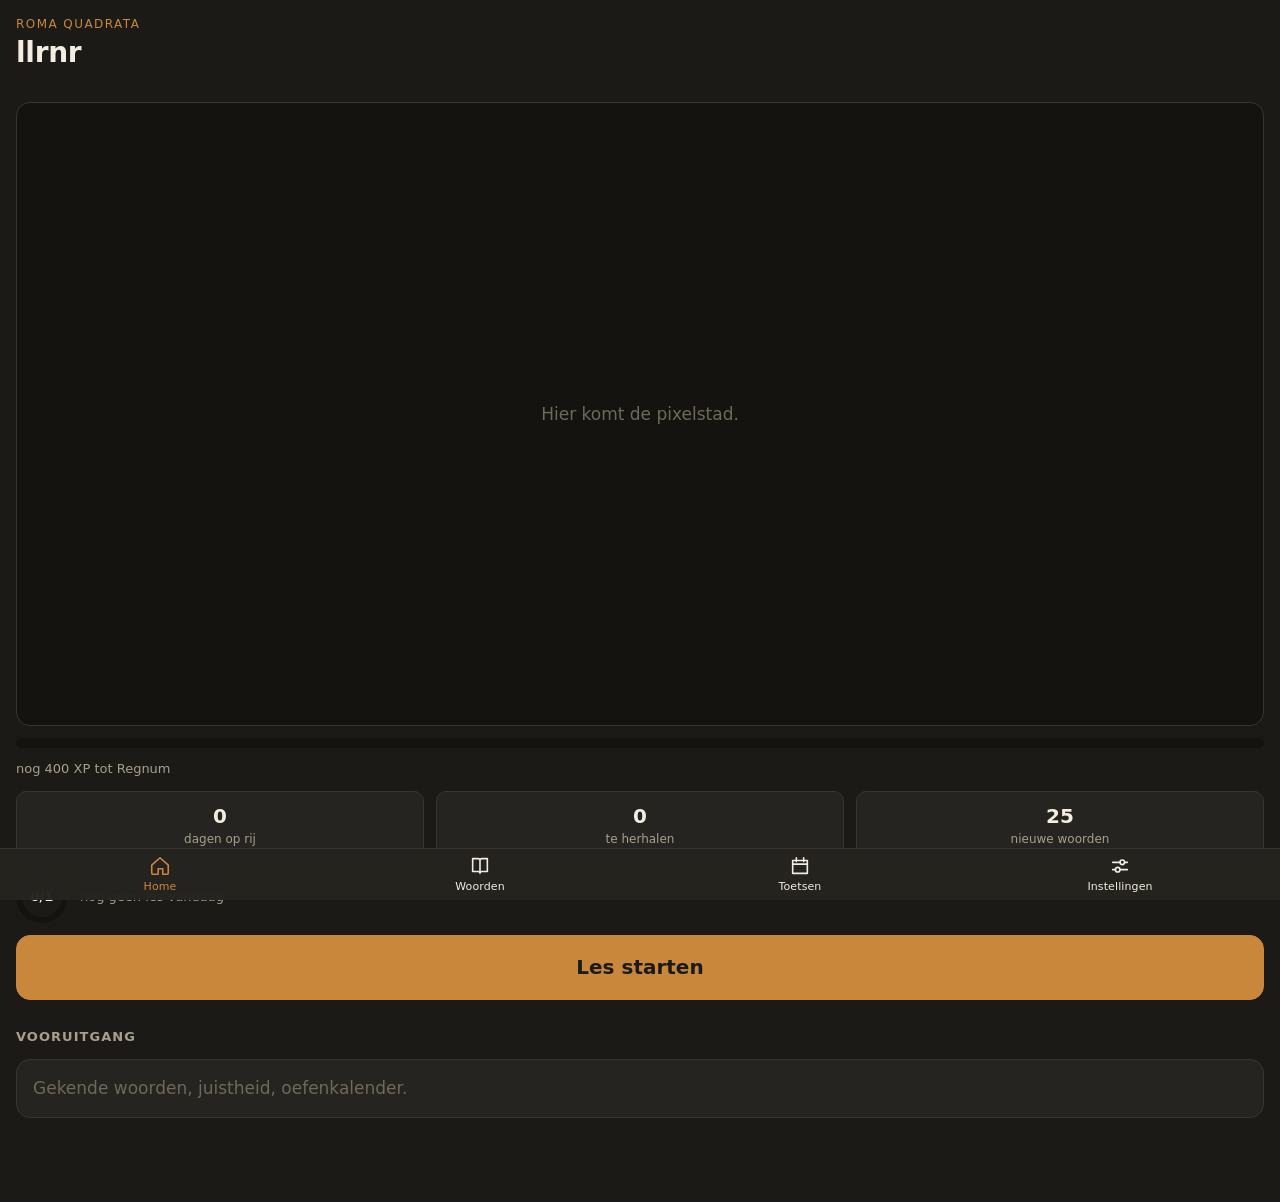
==== index.html @ adde9890 "Phase 4.5: the settings that were already being read Every one of these settings has been honoured b" ====
<!DOCTYPE html>
<html lang="nl">
<head>
<meta charset="utf-8">
<meta name="viewport" content="width=device-width, initial-scale=1, viewport-fit=cover">
<meta name="apple-mobile-web-app-capable" content="yes">
<meta name="apple-mobile-web-app-status-bar-style" content="black-translucent">
<meta name="apple-mobile-web-app-title" content="llrnr">
<meta name="theme-color" content="#1b1a17">
<title>llrnr</title>
<link rel="stylesheet" href="css/style.css">
<link rel="manifest" href="manifest.webmanifest">
<!-- iOS ignores the manifest's icons for "Add to Home Screen" and uses this one. -->
<link rel="apple-touch-icon" href="icons/icon-180.png">
<link rel="icon" href="icons/icon-192.png" type="image/png">
</head>
<body>

<!-- ===== Tab screens: exactly one visible, switched by app.js ===== -->
<main id="screens">

  <section class="screen" id="screen-home" data-screen="home" hidden>
    <header class="screen-head">
      <p class="eyebrow" id="home-stage">Roma Quadrata</p>
      <h1>llrnr</h1>
    </header>

    <!-- Friday outranks the reward: this pushes above the city (PLAN 5.1). -->
    <div id="readiness-home"></div>

    <div class="card card-hero">
      <p class="placeholder">Hier komt de pixelstad.</p>
    </div>

    <div class="meter" role="presentation">
      <div class="meter-fill" id="home-xp" style="inline-size: 0%"></div>
    </div>
    <p class="caption" id="home-xp-caption"></p>

    <p class="tag tag-bad" id="home-warning" hidden></p>

    <div class="row row-stats">
      <div class="stat"><span class="stat-value" id="home-streak">0</span><span class="stat-label">dagen op rij</span></div>
      <div class="stat"><span class="stat-value" id="home-due">0</span><span class="stat-label">te herhalen</span></div>
      <div class="stat"><span class="stat-value" id="home-new">0</span><span class="stat-label">nieuwe woorden</span></div>
    </div>

    <div class="row row-goal">
      <div class="goal-ring" id="daily-ring"><span id="daily-ring-text"></span></div>
      <p class="caption" id="daily-goal-label"></p>
    </div>

    <button class="btn btn-primary btn-lg" data-goto="start">Les starten</button>

    <h2 class="section-head">Vooruitgang</h2>
    <div class="card">
      <p class="placeholder">Gekende woorden, juistheid, oefenkalender.</p>
    </div>
  </section>

  <section class="screen" id="screen-words" data-screen="words" hidden>
    <header class="screen-head"><h1>Woorden</h1></header>
    <div id="chapter-list" class="stack">
      <p class="placeholder">Hoofdstukken laden&hellip;</p>
    </div>
    <button class="btn" data-goto="import">Lijst toevoegen</button>
  </section>

  <section class="screen" id="screen-tests" data-screen="tests" hidden>
    <header class="screen-head"><h1>Toetsen</h1></header>

    <div id="test-list" class="stack"></div>

    <h2 class="section-head">Nieuwe toets</h2>
    <form class="card test-form" id="test-form">
      <label class="field">
        <span>Titel</span>
        <input type="text" id="test-title" placeholder="Latijn h. 4–5" required>
      </label>
      <label class="field">
        <span>Datum</span>
        <input type="date" id="test-date" required>
      </label>
      <div class="field">
        <span>Welke hoofdstukken?</span>
        <div class="scope-list" id="test-scope"></div>
      </div>
      <button class="btn btn-primary" type="submit">Toets bewaren</button>
    </form>
  </section>

  <section class="screen" id="screen-settings" data-screen="settings" hidden>
    <header class="screen-head"><h1>Instellingen</h1></header>
    <div class="card stack">
      <div class="field">
        <span>Lengte van een les</span>
        <div class="segmented" data-setting="lessonMinutes" data-type="number">
          <button type="button" data-value="5">5 min</button>
          <button type="button" data-value="10">10 min</button>
          <button type="button" data-value="15">15 min</button>
        </div>
      </div>

      <div class="field">
        <span>Nieuwe woorden per les</span>
        <div class="segmented" data-setting="newPerLesson" data-type="number">
          <button type="button" data-value="4">4</button>
          <button type="button" data-value="6">6</button>
          <button type="button" data-value="8">8</button>
          <button type="button" data-value="12">12</button>
        </div>
      </div>

      <div class="field">
        <span>Denktijd voor je mag typen</span>
        <div class="segmented" data-setting="anticipationSeconds" data-type="number">
          <button type="button" data-value="0">geen</button>
          <button type="button" data-value="2">2 s</button>
          <button type="button" data-value="4">4 s</button>
          <button type="button" data-value="6">6 s</button>
        </div>
      </div>

      <div class="field">
        <span>Standaardrichting</span>
        <div class="segmented" data-setting="lastDirection">
          <button type="button" data-value="fwd">La &rarr; Ned</button>
          <button type="button" data-value="rev">Ned &rarr; La</button>
          <button type="button" data-value="both">Beide</button>
        </div>
      </div>

      <div class="field">
        <span>Geluid</span>
        <div class="segmented" data-setting="sound" data-type="boolean">
          <button type="button" data-value="true">Aan</button>
          <button type="button" data-value="false">Uit</button>
        </div>
      </div>
    </div>

    <h2 class="section-head">Bewaren</h2>
    <div class="card stack">
      <p class="caption">Zet je voortgang veilig. Bewaar dit af en toe — een
        telefoon die opnieuw wordt ingesteld vergeet alles.</p>
      <button class="btn" id="export-download">Bestand bewaren</button>
      <button class="btn" id="export-copy">Kopiëren</button>
      <p class="caption" id="export-note" hidden></p>
    </div>

    <h2 class="section-head">Terugzetten</h2>
    <form class="card stack" id="import-form">
      <label class="field">
        <span>Plak hier een eerder bewaarde back-up</span>
        <textarea id="restore-text" rows="4" spellcheck="false"
          placeholder="{ &quot;version&quot;: 1, … }"></textarea>
      </label>
      <div id="restore-preview" class="stack"></div>
      <button class="btn" id="restore-apply" type="submit" disabled>Terugzetten</button>
    </form>

    <h2 class="section-head">Opnieuw beginnen</h2>
    <div class="card stack">
      <p class="caption">Wis je voortgang voor één hoofdstuk. De woorden zelf
        blijven staan.</p>
      <div id="reset-list" class="stack"></div>
    </div>
  </section>

</main>

<!-- ===== Bottom tab bar: four thumb-reachable items ===== -->
<nav id="tabbar" aria-label="Main">
  <button class="tab" data-goto="home">
    <svg class="tab-icon" viewBox="0 0 24 24" aria-hidden="true"><path d="M3 11l9-8 9 8v9a1 1 0 0 1-1 1h-5v-6H10v6H4a1 1 0 0 1-1-1z"/></svg>
    <span class="tab-label">Home</span>
  </button>
  <button class="tab" data-goto="words">
    <svg class="tab-icon" viewBox="0 0 24 24" aria-hidden="true"><path d="M4 4h6a2 2 0 0 1 2 2v14a2 2 0 0 0-2-2H4zM20 4h-6a2 2 0 0 0-2 2v14a2 2 0 0 1 2-2h6z"/></svg>
    <span class="tab-label">Woorden</span>
  </button>
  <button class="tab" data-goto="tests">
    <svg class="tab-icon" viewBox="0 0 24 24" aria-hidden="true"><path d="M4 6h16v14H4zM8 3v4M16 3v4M4 10h16"/></svg>
    <span class="tab-label">Toetsen</span>
  </button>
  <button class="tab" data-goto="settings">
    <svg class="tab-icon" viewBox="0 0 24 24" aria-hidden="true"><path d="M4 8h8M17 8h3M4 16h3M12 16h8"/><circle cx="14.5" cy="8" r="2.5"/><circle cx="9.5" cy="16" r="2.5"/></svg>
    <span class="tab-label">Instellingen</span>
  </button>
</nav>

<!-- ===== Lesson flow: a modal layer over the tabs, never a tab itself,
       so there is no way to wander out of a lesson by mistake. ===== -->
<div id="modal" role="dialog" aria-modal="true" aria-labelledby="modal-title" hidden>
  <header class="sheet-head">
    <h2 class="sheet-title" id="modal-title"></h2>
    <button class="icon-btn" data-action="close-modal" aria-label="Sluiten">
      <svg viewBox="0 0 24 24" aria-hidden="true"><path d="M6 6l12 12M18 6L6 18"/></svg>
    </button>
  </header>

  <div class="sheet-body">

    <section class="screen" id="screen-start" data-screen="start" data-title="Les starten" hidden>
      <p class="lede">Welke richting?</p>
      <div class="choices" id="direction-picker">
        <button class="choice" data-direction="fwd" aria-pressed="false">
          <span class="choice-title">Latijn &rarr; Nederlands</span>
          <span class="choice-note">Begrijpen. De makkelijkste richting.</span>
        </button>
        <button class="choice" data-direction="rev" aria-pressed="false">
          <span class="choice-title">Nederlands &rarr; Latijn</span>
          <span class="choice-note">Zelf schrijven en spellen. Hier verlies je punten.</span>
        </button>
        <button class="choice" data-direction="both" aria-pressed="true">
          <span class="choice-title">Beide</span>
          <span class="choice-note">Door elkaar, je zwakste richting eerst. Zoals op de toets.</span>
        </button>
      </div>
      <button class="btn btn-primary btn-lg" id="start-lesson">Start</button>
    </section>

    <section class="screen screen-lesson" id="screen-lesson" data-screen="lesson" data-title="Les" hidden>
      <div class="lesson-bar">
        <div class="meter meter-thin"><div class="meter-fill" id="lesson-progress"></div></div>
        <span class="caption lesson-clock" id="lesson-clock"></span>
      </div>
      <!-- filled by ui.js: presentation, question, reveal or wait -->
      <div id="lesson-body"></div>
    </section>

    <section class="screen" id="screen-import" data-screen="import" data-title="Lijst toevoegen" hidden>
      <label class="field">
        <span>Titel (of laat leeg — de eerste #-regel telt ook)</span>
        <input type="text" id="import-title" placeholder="Hoofdstuk 4 — Forum">
      </label>
      <label class="field">
        <span>Plak hier de woordenlijst</span>
        <textarea id="import-text" rows="8" spellcheck="false"
          placeholder="pater | patris, m. | vader&#10;mater | matris, f. | moeder / mama"></textarea>
      </label>

      <!-- The preview is not optional: a silent parse failure on a malformed
           list is the single most maddening bug this app could have. -->
      <div id="import-preview" class="stack"></div>

      <button class="btn btn-primary btn-lg" id="import-save" disabled>Lijst bewaren</button>
    </section>

    <section class="screen" id="screen-results" data-screen="results" data-title="Resultaat" hidden>
      <p class="lede" id="results-lede"></p>
      <div class="stack" id="results-body"></div>
      <button class="btn btn-primary btn-lg" data-goto="home">Klaar</button>
    </section>

  </div>
</div>

<!-- The X mid-lesson asks first; there is no back button to escape with. -->
<div id="confirm" class="dialog" role="dialog" aria-modal="true" aria-labelledby="confirm-title" hidden>
  <div class="dialog-box">
    <p class="lede" id="confirm-title">Les stoppen?</p>
    <p class="caption" id="confirm-detail"></p>
    <button class="btn btn-primary" id="confirm-stay" data-action="stay">Verdergaan</button>
    <button class="btn" id="confirm-quit" data-action="quit">Stoppen</button>
  </div>
</div>

<script type="module" src="js/app.js"></script>
</body>
</html>
---- css/style.css ----
/* llrnr — the app shell.
   Mobile-first and single-column throughout: this app has exactly one target,
   a phone held in one hand. Everything is driven by the tokens in :root, so
   retheming for another language pack is a palette edit and nothing else.

   Layout contract:
     #screens  scrolls under a fixed tab bar
     #tabbar   fixed to the bottom, above the home bar
     #modal    a layer over both, holding the lesson flow */

/* ========================================================== tokens ======= */

:root {
  color-scheme: dark;

  /* ink + ground */
  --bg:         #1b1a17;
  --bg-raised:  #262420;
  --bg-sunken:  #141310;
  --fg:         #f2ece1;
  --fg-dim:     #a89f8d;
  --fg-faint:   #6f685c;
  --line:       #3a352e;

  /* accents */
  --accent:     #c8873a;   /* terracotta — Rome */
  --accent-dim: #8a5c26;
  --accent-fg:  #1b1a17;
  --ok:         #6f9e5a;
  --almost:     #d8b23c;
  --wrong:      #b8563f;

  /* type scale */
  --t-eyebrow: 0.75rem;
  --t-caption: 0.8125rem;
  --t-body:    1.0625rem;
  --t-lede:    1.25rem;
  --t-title:   1.75rem;
  --t-prompt:  2.5rem;

  /* metrics */
  --tabbar-h:  52px;
  --pad:       16px;
  --gap:       12px;
  --radius:    14px;
  --radius-sm: 10px;
  --tap:       44px;       /* never smaller than a fingertip */

  /* notch / home bar, resolved once so every layout can just use them */
  --safe-top:    env(safe-area-inset-top, 0px);
  --safe-bottom: env(safe-area-inset-bottom, 0px);
  --safe-left:   env(safe-area-inset-left, 0px);
  --safe-right:  env(safe-area-inset-right, 0px);
}

/* ========================================================== reset ======== */

*, *::before, *::after { box-sizing: border-box; }

/* Screens and the sheet are hidden by the `hidden` attribute alone, but their
   own `display` declarations are author rules and so outrank the UA's
   `[hidden] { display: none }`. Without this, every screen shows at once. */
[hidden] { display: none !important; }

html {
  -webkit-text-size-adjust: 100%;   /* Safari inflates text in landscape */
  height: 100%;
}

body {
  margin: 0;
  min-height: 100dvh;               /* 100vh is wrong on iOS Safari */
  background: var(--bg);
  color: var(--fg);
  font: var(--t-body)/1.45 -apple-system, BlinkMacSystemFont, "Segoe UI", system-ui, sans-serif;
  overscroll-behavior-y: none;      /* no rubber-band on an installed app */
}

h1, h2, h3, p { margin: 0; }

/* ========================================================== layout ======= */

/* Nothing sits behind the notch, the home bar, or the tab bar. */
#screens {
  padding:
    calc(var(--safe-top) + var(--pad))
    calc(var(--safe-right) + var(--pad))
    calc(var(--safe-bottom) + var(--tabbar-h) + var(--pad) * 2)
    calc(var(--safe-left) + var(--pad));
}

.screen { display: flex; flex-direction: column; gap: var(--gap); }

.screen-head { margin-block-end: 4px; }

.eyebrow {
  font-size: var(--t-eyebrow);
  letter-spacing: .12em;
  text-transform: uppercase;
  color: var(--accent);
}

h1 { font-size: var(--t-title); font-weight: 700; letter-spacing: -.01em; }

.section-head {
  margin-block-start: var(--pad);
  font-size: var(--t-caption);
  letter-spacing: .08em;
  text-transform: uppercase;
  color: var(--fg-dim);
  font-weight: 600;
}

.lede { font-size: var(--t-lede); }
.caption { font-size: var(--t-caption); color: var(--fg-dim); }
.placeholder { color: var(--fg-faint); }

/* ========================================================== tab bar ====== */

#tabbar {
  position: fixed;
  inset: auto 0 0 0;
  z-index: 5;
  display: flex;
  height: calc(var(--tabbar-h) + var(--safe-bottom));
  padding-bottom: var(--safe-bottom);
  background: color-mix(in srgb, var(--bg-raised) 92%, transparent);
  backdrop-filter: blur(12px);
  border-top: 1px solid var(--line);
}

.tab {
  flex: 1;
  display: flex;
  flex-direction: column;
  align-items: center;
  justify-content: center;
  gap: 2px;
  min-height: var(--tap);
  background: none;
  border: 0;
  padding: 0;
  color: var(--fg-faint);
}

.tab-icon {
  inline-size: 22px;
  block-size: 22px;
  fill: none;
  stroke: currentColor;
  stroke-width: 1.75;
  stroke-linecap: round;
  stroke-linejoin: round;
}

.tab-label { font-size: 0.6875rem; letter-spacing: .01em; }

.tab[aria-current="page"] { color: var(--accent); }

/* ========================================================== modal ======== */

#modal {
  position: fixed;
  inset: 0;
  z-index: 10;
  display: flex;
  flex-direction: column;
  background: var(--bg);
  padding-block-start: var(--safe-top);
  animation: sheet-in .22s cubic-bezier(.32, .72, 0, 1);
}

@keyframes sheet-in {
  from { transform: translateY(100%); }
  to   { transform: none; }
}

.sheet-head {
  display: flex;
  align-items: center;
  gap: var(--gap);
  padding: 10px var(--pad);
  border-bottom: 1px solid var(--line);
}

.sheet-title {
  flex: 1;
  font-size: var(--t-body);
  font-weight: 600;
  text-align: center;
  /* the X is a 44px target, so pad the other side to keep the title centred */
  padding-inline-start: var(--tap);
}

.sheet-body {
  flex: 1;
  overflow-y: auto;
  padding:
    var(--pad)
    calc(var(--safe-right) + var(--pad))
    calc(var(--safe-bottom) + var(--pad))
    calc(var(--safe-left) + var(--pad));
}

/* ========================================================== controls ===== */

/* Controls feel native only if they do not select, highlight, or zoom. */
button, .btn, .tab, .choice, .icon-btn {
  font: inherit;
  color: inherit;
  -webkit-user-select: none;
  user-select: none;
  -webkit-touch-callout: none;
  -webkit-tap-highlight-color: transparent;
  touch-action: manipulation;      /* kills the 300ms double-tap-to-zoom wait */
  cursor: pointer;
}

.btn {
  display: block;
  inline-size: 100%;
  min-height: var(--tap);
  padding: 13px var(--pad);
  background: var(--bg-raised);
  border: 1px solid var(--line);
  border-radius: var(--radius);
  text-align: center;
  font-weight: 500;
}

.btn-primary {
  background: var(--accent);
  border-color: var(--accent);
  color: var(--accent-fg);
  font-weight: 600;
}

.btn-lg { padding: 17px var(--pad); font-size: var(--t-lede); }

.btn:active { transform: scale(.985); filter: brightness(1.12); }

.icon-btn {
  display: grid;
  place-items: center;
  inline-size: var(--tap);
  block-size: var(--tap);
  margin-block: -11px;             /* big target, small footprint */
  background: none;
  border: 0;
  color: var(--fg-dim);
}

.icon-btn svg {
  inline-size: 22px;
  block-size: 22px;
  fill: none;
  stroke: currentColor;
  stroke-width: 1.9;
  stroke-linecap: round;
}

/* The answer field is the one place selection and zoom must survive.
   iOS zooms any input under 16px, so that is the floor, always. */
input, textarea {
  font: inherit;
  font-size: max(1rem, 16px);
  -webkit-user-select: text;
  user-select: text;
  touch-action: auto;
  inline-size: 100%;
  padding: 13px var(--pad);
  background: var(--bg-sunken);
  color: var(--fg);
  border: 1px solid var(--line);
  border-radius: var(--radius);
}

input:focus-visible, textarea:focus-visible, button:focus-visible {
  outline: 2px solid var(--accent);
  outline-offset: 2px;
}

/* ========================================================== pieces ======= */

.card {
  padding: var(--pad);
  background: var(--bg-raised);
  border: 1px solid var(--line);
  border-radius: var(--radius);
}

.card-hero {
  display: grid;
  place-items: center;
  aspect-ratio: 2 / 1;
  background: var(--bg-sunken);
}

.meter {
  block-size: 10px;
  background: var(--bg-sunken);
  border-radius: 999px;
  overflow: hidden;
}

.meter-thin { block-size: 6px; }

.meter-fill {
  block-size: 100%;
  background: var(--accent);
  border-radius: inherit;
  transition: inline-size .4s ease;
}

.row { display: flex; gap: var(--gap); }
.row-stats > .stat { flex: 1; }

.stat {
  display: flex;
  flex-direction: column;
  align-items: center;
  padding: 10px 4px;
  background: var(--bg-raised);
  border: 1px solid var(--line);
  border-radius: var(--radius-sm);
}

.stat-value { font-size: var(--t-lede); font-weight: 700; }
.stat-label { font-size: var(--t-eyebrow); color: var(--fg-dim); text-align: center; }

/* direction picker */

.choices { display: flex; flex-direction: column; gap: var(--gap); }

.choice {
  display: flex;
  flex-direction: column;
  gap: 3px;
  padding: 14px var(--pad);
  background: var(--bg-raised);
  border: 1px solid var(--line);
  border-radius: var(--radius);
  text-align: start;
}

.choice-title { font-weight: 600; }
.choice-note { font-size: var(--t-caption); color: var(--fg-dim); }

.choice[aria-pressed="true"] {
  border-color: var(--accent);
  background: color-mix(in srgb, var(--accent) 14%, var(--bg-raised));
}

/* lesson */

.screen-lesson { min-height: 100%; }

.lesson-bar { display: flex; align-items: center; gap: var(--gap); }
.lesson-bar .meter { flex: 1; }
.lesson-clock { white-space: nowrap; font-variant-numeric: tabular-nums; }

.prompt-area {
  display: flex;
  flex-direction: column;
  align-items: center;
  gap: var(--gap);
  padding-block: clamp(var(--pad), 6vh, 48px);
}

.direction-marker {
  font-size: var(--t-eyebrow);
  letter-spacing: .1em;
  text-transform: uppercase;
  color: var(--fg-dim);
}

.prompt {
  font-size: var(--t-prompt);
  font-weight: 600;
  line-height: 1.1;
  text-align: center;
  overflow-wrap: anywhere;
}

/* the anticipation gap — a live countdown in 1.4, a static ring here */
.ring {
  display: grid;
  place-items: center;
  inline-size: 56px;
  block-size: 56px;
  border: 3px solid var(--accent-dim);
  border-radius: 50%;
}

.ring-count {
  font-size: var(--t-lede);
  font-weight: 700;
  color: var(--fg-dim);
  font-variant-numeric: tabular-nums;
}

.answer-form { display: flex; flex-direction: column; gap: var(--gap); }

/* ========================================================== a11y ========= */

@media (prefers-reduced-motion: reduce) {
  *, *::before, *::after {
    animation-duration: .001ms !important;
    transition-duration: .001ms !important;
  }
}

/* the field she types into: the focus of the lesson screen, so it reads big */
.answer-input {
  font-size: var(--t-lede);
  text-align: center;
}

/* chapter listing (Words screen) */

.stack { display: flex; flex-direction: column; gap: var(--gap); }

.chapter-head {
  display: flex;
  align-items: baseline;
  justify-content: space-between;
  gap: var(--gap);
}

.chapter-title { font-weight: 600; }

.tags { display: flex; flex-direction: column; gap: 6px; margin-block-start: 10px; }

.tag {
  padding: 6px 10px;
  background: var(--bg-sunken);
  border-inline-start: 3px solid var(--almost);
  border-radius: var(--radius-sm);
  font-size: var(--t-caption);
  color: var(--fg-dim);
}

.tag-bad { border-inline-start-color: var(--wrong); color: var(--fg); }

/* ===================================================== lesson screen ===== */

#lesson-body { display: flex; flex-direction: column; gap: var(--gap); }

.presentation { display: flex; flex-direction: column; align-items: center; gap: 6px; text-align: center; }
.presentation .prompt { margin-block: 4px; }

.reveal-answer { color: var(--accent); overflow-wrap: anywhere; }

.reveal { display: flex; flex-direction: column; gap: 6px; text-align: center; }
.reveal-correct { border-color: var(--ok); }
.reveal-wrong { border-color: var(--wrong); }
.reveal-almost { border-color: var(--almost); }
.reveal-correct .eyebrow { color: var(--ok); }
.reveal-wrong .eyebrow { color: var(--wrong); }
.reveal-almost .eyebrow { color: var(--almost); }
.typed-back { color: var(--fg-faint); }

/* the anticipation gap — tappable, because sometimes she already knows */
.ring {
  display: grid;
  place-items: center;
  inline-size: 56px;
  block-size: 56px;
  padding: 0;
  background: none;
  border: 3px solid var(--accent-dim);
  border-radius: 50%;
  font-size: var(--t-lede);
  font-weight: 700;
  color: var(--fg-dim);
  font-variant-numeric: tabular-nums;
}

.answer-input:disabled { opacity: .45; }

.waiting { text-align: center; color: var(--fg-dim); }

.result-line { font-weight: 600; }

/* ========================================================== dialog ======= */

.dialog {
  position: fixed;
  inset: 0;
  z-index: 20;
  display: grid;
  place-items: center;
  padding: var(--pad);
  background: rgba(0, 0, 0, .6);
}

.dialog-box {
  inline-size: 100%;
  max-inline-size: 320px;
  display: flex;
  flex-direction: column;
  gap: 10px;
  padding: var(--pad);
  background: var(--bg-raised);
  border: 1px solid var(--line);
  border-radius: var(--radius);
  text-align: center;
}

.btn:disabled, .btn[disabled] {
  opacity: .4;
  cursor: default;
  filter: none;
}

.one-way { color: var(--almost); margin-block-start: 10px; }
.btn-small { margin-block-start: 8px; padding: 10px var(--pad); font-size: var(--t-caption); }

/* ======================================================= readiness ======= */

.readiness { display: flex; flex-direction: column; gap: 10px; border-color: var(--accent-dim); }
.readiness-headline { font-size: var(--t-lede); font-weight: 700; }
.readiness-gap { font-size: var(--t-caption); color: var(--almost); }
.readiness-estimate { font-size: var(--t-caption); color: var(--fg-dim); }

.test-form { display: flex; flex-direction: column; gap: 10px; }
.field { display: flex; flex-direction: column; gap: 4px; }
.field > span { font-size: var(--t-caption); color: var(--fg-dim); }
.scope-list { display: flex; flex-direction: column; gap: 6px; }
.scope-item { display: flex; align-items: center; gap: 10px; font-size: var(--t-caption); }
.scope-item input { inline-size: 20px; block-size: 20px; padding: 0; flex: none; }

.triage {
  padding: 10px 12px;
  background: var(--bg-sunken);
  border-inline-start: 3px solid var(--almost);
  border-radius: var(--radius-sm);
}
.triage-head { font-size: var(--t-caption); font-weight: 700; color: var(--almost); }

/* ========================================================== importer ===== */

textarea { min-block-size: 9rem; font-family: ui-monospace, SFMono-Regular, Menlo, monospace; }

.preview-table { display: flex; flex-direction: column; gap: 2px; }
.preview-row {
  display: grid;
  grid-template-columns: 1fr 1fr 1.2fr;
  gap: 8px;
  padding: 5px 0;
  font-size: var(--t-caption);
  border-block-end: 1px solid var(--line);
}
.preview-row > :nth-child(1) { font-weight: 600; }
.preview-row > :nth-child(2) { color: var(--fg-dim); }
.preview-more { font-size: var(--t-caption); color: var(--fg-faint); padding-block-start: 6px; }
.preview-ok { color: var(--ok); font-weight: 600; }

.chapter-off { opacity: .55; }
.chapter-off .chapter-title { text-decoration: line-through; }

/* ===================================================== the daily ring ==== */

.row-goal { align-items: center; gap: var(--gap); }

.goal-ring {
  flex: none;
  display: grid;
  place-items: center;
  inline-size: 52px;
  block-size: 52px;
  border-radius: 50%;
  background: conic-gradient(var(--accent) calc(var(--pct, 0) * 1%), var(--bg-sunken) 0);
  transition: background .4s ease;
}

.goal-ring > span {
  display: grid;
  place-items: center;
  inline-size: 40px;
  block-size: 40px;
  border-radius: 50%;
  background: var(--bg);
  font-size: var(--t-caption);
  font-weight: 700;
  font-variant-numeric: tabular-nums;
}

/* ========================================================== badges ======= */

.badge {
  border-color: var(--accent);
  background: color-mix(in srgb, var(--accent) 12%, var(--bg-raised));
  text-align: center;
  animation: badge-in .4s cubic-bezier(.2, .9, .3, 1.4) both;
}

.badge-name { font-size: var(--t-lede); font-weight: 700; }

@keyframes badge-in {
  from { transform: scale(.9); opacity: 0; }
  to { transform: none; opacity: 1; }
}

/* =========================================================== the track === */

.track {
  display: grid;
  grid-template-columns: repeat(8, 1fr);
  gap: 3px;
  margin-block-start: 12px;
}

.track-stop {
  display: flex;
  flex-direction: column;
  align-items: center;
  gap: 3px;
  padding-block-start: 4px;
  border-block-start: 2px solid var(--line);
}

/* The two ends of the track are the meaningful ones: not started, and done. */
.track-stop-learned { border-block-start-color: var(--ok); }
.track-stop-box { border-block-start-color: var(--accent-dim); }
.track-stop-acquire { border-block-start-color: var(--almost); }

.track-dots {
  display: flex;
  flex-wrap: wrap-reverse;
  justify-content: center;
  align-content: flex-end;
  gap: 2px;
  min-block-size: 34px;
}

.track-dot {
  inline-size: 6px;
  block-size: 6px;
  border-radius: 50%;
  background: var(--fg-faint);
}

.track-stop-acquire .track-dot { background: var(--almost); }
.track-stop-box .track-dot { background: var(--accent); }
.track-stop-learned .track-dot { background: var(--ok); }

/* Answered today: ringed, so what moved is visible at a glance. */
.track-dot-today {
  box-shadow: 0 0 0 2px var(--bg-raised), 0 0 0 3px var(--fg);
}

.track-label { font-size: 0.625rem; color: var(--fg-faint); }
.track-count { font-size: 0.6875rem; font-weight: 700; color: var(--fg-dim); min-block-size: 1em; }

/* ======================================================== segmented ====== */

.segmented {
  display: flex;
  gap: 2px;
  padding: 2px;
  background: var(--bg-sunken);
  border-radius: var(--radius-sm);
}

.segmented > button {
  flex: 1;
  min-height: 38px;
  padding: 8px 4px;
  background: none;
  border: 0;
  border-radius: 8px;
  color: var(--fg-dim);
  font-size: var(--t-caption);
  white-space: nowrap;
}

.segmented > button[aria-pressed="true"] {
  background: var(--accent);
  color: var(--accent-fg);
  font-weight: 600;
}
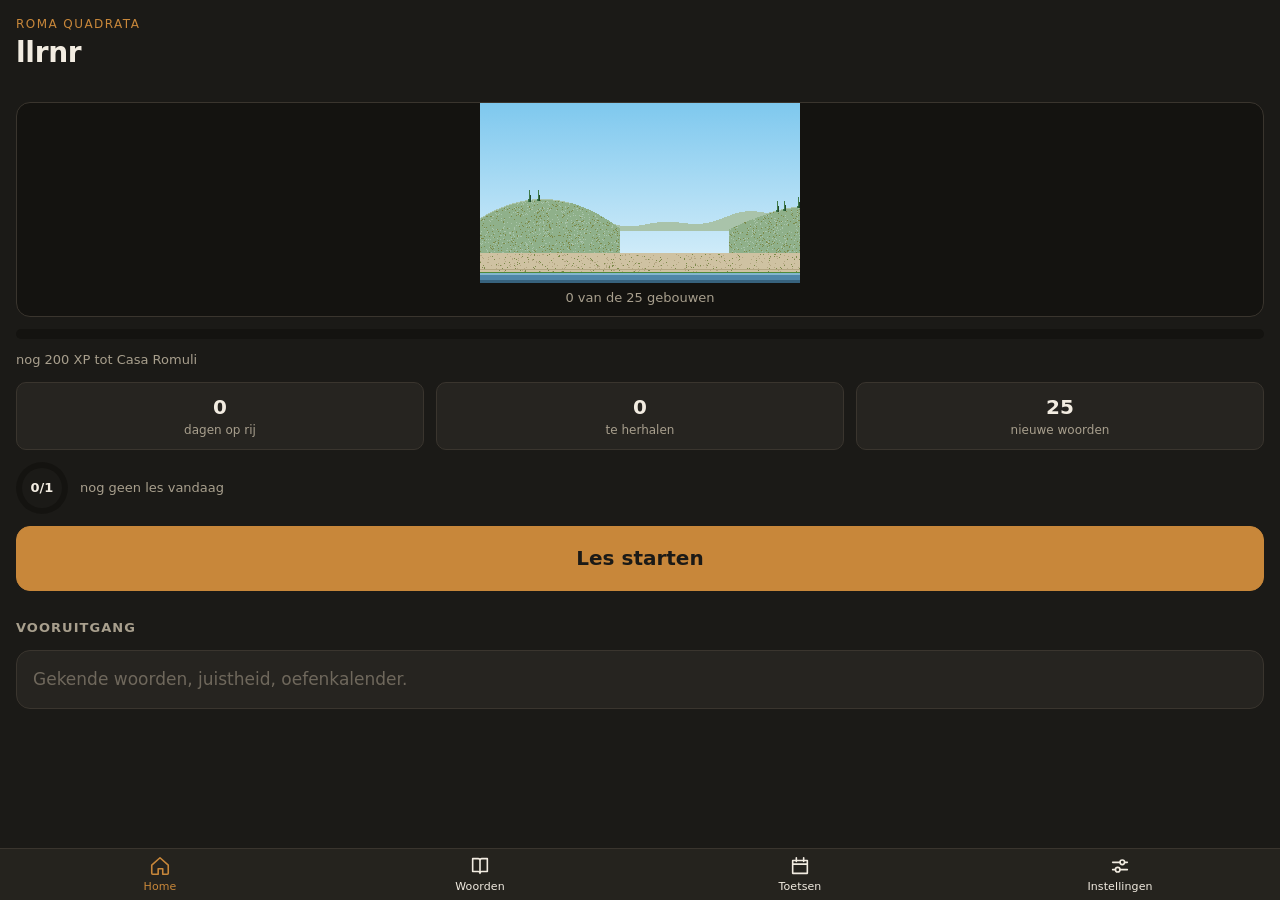
==== commit ede39f68: "Phase 4b.3: the city unlocks, and the moment it does The art passed its go/no-go on the phone, so th" ====
--- a/index.html
+++ b/index.html
@@ -28,8 +28,10 @@
     <!-- Friday outranks the reward: this pushes above the city (PLAN 5.1). -->
     <div id="readiness-home"></div>
 
+    <!-- The reward is unavoidable, not somewhere she has to navigate to. -->
     <div class="card card-hero">
-      <p class="placeholder">Hier komt de pixelstad.</p>
+      <canvas class="roma-canvas" id="city-home" aria-label="Rome, jouw stad"></canvas>
+      <p class="caption city-caption" id="city-caption"></p>
     </div>
 
     <div class="meter" role="presentation">
@@ -249,6 +251,14 @@
 
     <section class="screen" id="screen-results" data-screen="results" data-title="Resultaat" hidden>
       <p class="lede" id="results-lede"></p>
+      <!-- The unlock moment lands here, never mid-lesson (PLAN-ROMA 7). -->
+      <div class="card card-unlock" id="unlock-card" hidden>
+        <canvas class="roma-canvas" id="city-unlock" aria-hidden="true"></canvas>
+        <p class="eyebrow" id="unlock-eyebrow"></p>
+        <p class="unlock-latin" id="unlock-latin"></p>
+        <p class="caption" id="unlock-dutch"></p>
+        <p class="caption unlock-note" id="unlock-note"></p>
+      </div>
       <div class="stack" id="results-body"></div>
       <button class="btn btn-primary btn-lg" data-goto="home">Klaar</button>
     </section>
--- a/css/style.css
+++ b/css/style.css
@@ -289,10 +289,14 @@
   border-radius: var(--radius);
 }
 
+/* The city fills this now, so the canvas sets the height. The aspect-ratio
+   that used to hold the empty box open would fight it. */
 .card-hero {
-  display: grid;
-  place-items: center;
-  aspect-ratio: 2 / 1;
+  display: flex;
+  flex-direction: column;
+  align-items: center;
+  padding: 0;
+  overflow: hidden;
   background: var(--bg-sunken);
 }
 
@@ -680,3 +684,62 @@
   color: var(--accent-fg);
   font-weight: 600;
 }
+
+/* ============================================================ the city === */
+
+/* The other half of a crisp integer scale. The canvas is sized so its backing
+   store and its CSS box agree exactly (see fitCanvas in js/roma/engine.js), but
+   browsers are still free to smooth when they disagree by a rounding error, and
+   smoothed pixel art reads as bad art rather than as a bug. Belt and braces. */
+
+.roma-canvas {
+  display: block;
+  image-rendering: pixelated;
+  /* No touch-action override here: the Home hero is a static picture until
+     4b.3 gives it a full-screen view to pan. */
+}
+
+/* The hero is a window onto a scene wider than the phone. Panning is the
+   renderer's job, so the canvas is never scrollable here — a horizontally
+   scrollable hero would fight the tab swipe. */
+
+.card-hero .roma-canvas {
+  max-inline-size: 100%;
+}
+
+.city-caption {
+  padding: 6px 10px 8px;
+  text-align: center;
+}
+
+/* The unlock moment. Gold-edged, because it is the one card on the Results
+   screen that is a reward rather than a report. */
+
+.card-unlock {
+  padding: 0;
+  overflow: hidden;
+  border-color: var(--accent);
+  text-align: center;
+}
+
+.card-unlock .roma-canvas {
+  max-inline-size: 100%;
+  margin-block-end: 8px;
+}
+
+.card-unlock .eyebrow,
+.card-unlock .caption {
+  padding-inline: 12px;
+}
+
+.unlock-latin {
+  margin: 2px 0 0;
+  padding-inline: 12px;
+  font-size: var(--t-lede);
+  font-weight: 700;
+}
+
+.unlock-note {
+  padding-block: 6px 12px;
+  color: var(--fg-dim);
+}
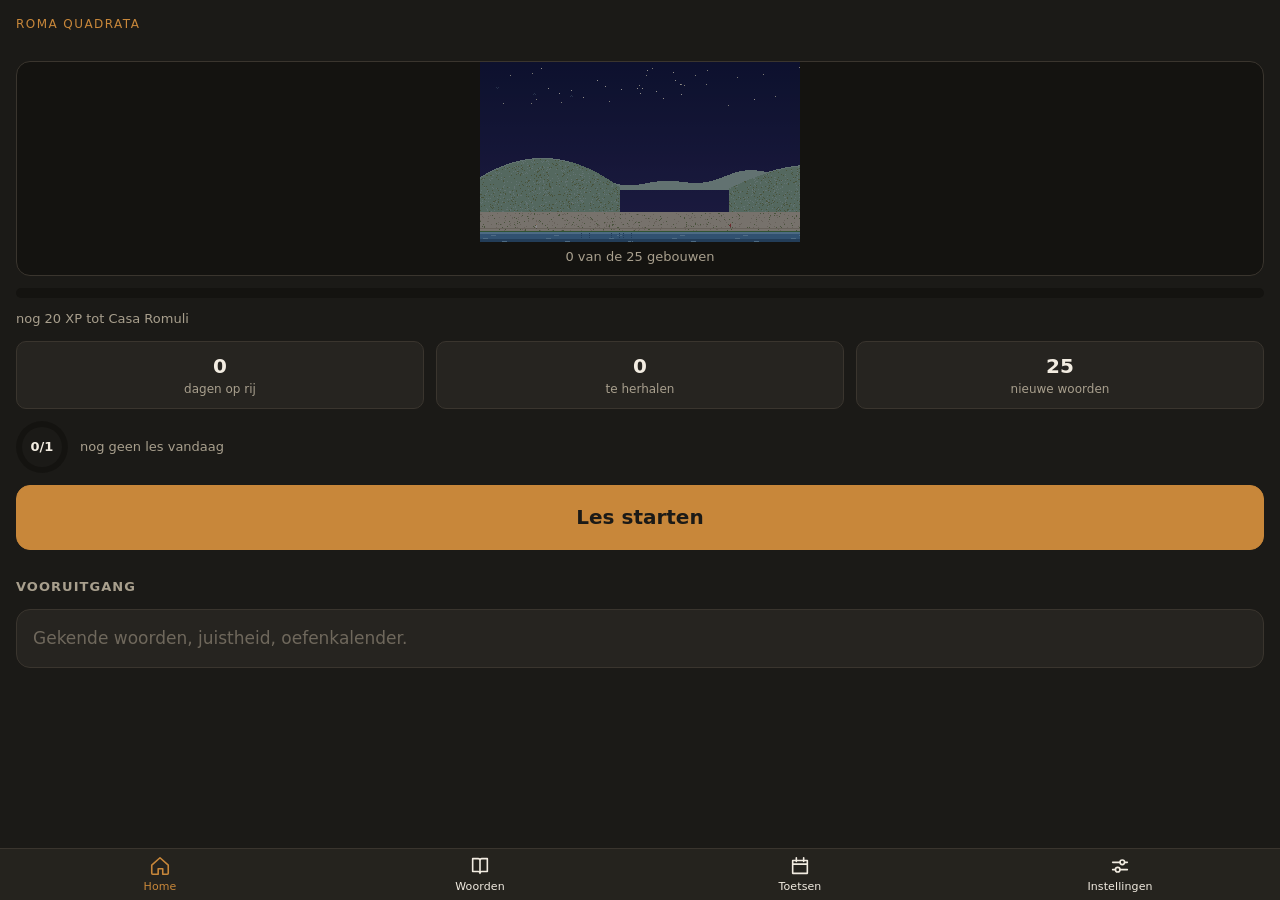
==== commit 8b0fd682: "Drop the redundant h1 from the Home header The eyebrow above it already says which era the city has " ====
--- a/index.html
+++ b/index.html
@@ -22,7 +22,6 @@
   <section class="screen" id="screen-home" data-screen="home" hidden>
     <header class="screen-head">
       <p class="eyebrow" id="home-stage">Roma Quadrata</p>
-      <h1>llrnr</h1>
     </header>
 
     <!-- Friday outranks the reward: this pushes above the city (PLAN 5.1). -->
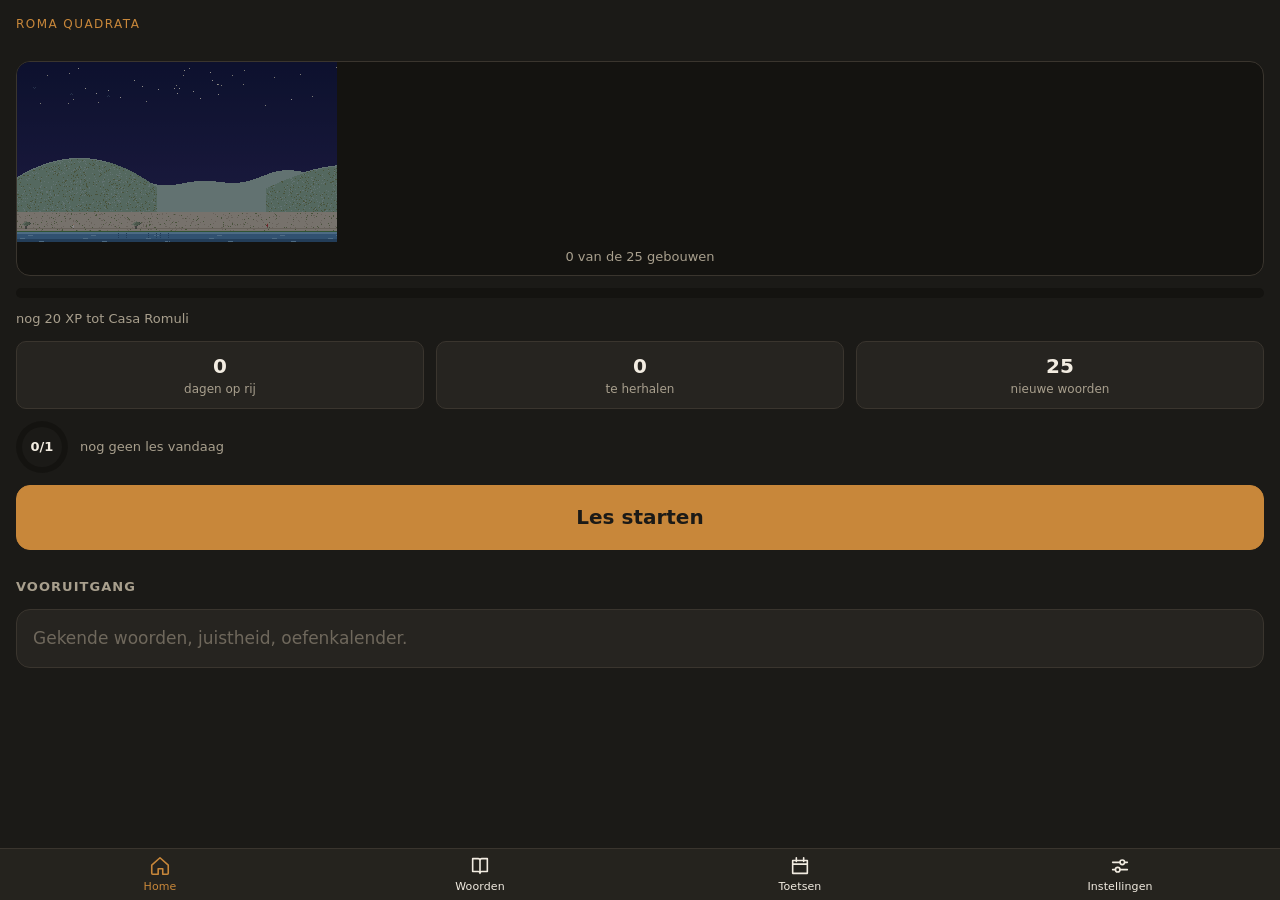
==== commit 94733987: "Phase 4b.6: the city close up — zoom and tap Tapping the hero opens the city full screen, where it c" ====
--- a/index.html
+++ b/index.html
@@ -29,7 +29,9 @@
 
     <!-- The reward is unavoidable, not somewhere she has to navigate to. -->
     <div class="card card-hero">
-      <canvas class="roma-canvas" id="city-home" aria-label="Rome, jouw stad"></canvas>
+      <button class="city-open" id="city-open" aria-label="Rome van dichtbij bekijken">
+        <canvas class="roma-canvas" id="city-home" aria-hidden="true"></canvas>
+      </button>
       <p class="caption city-caption" id="city-caption"></p>
     </div>
 
@@ -265,6 +267,32 @@
   </div>
 </div>
 
+<!-- The city, full screen. Tapping the hero opens this; it is the only place a
+     building can be tapped, because at the hero's scale one is a 12-26px target
+     against the ~44 a finger needs (PLAN-ROMA 7). -->
+<div id="city-view" class="city-view" role="dialog" aria-modal="true"
+     aria-label="Rome, van dichtbij" hidden>
+  <div class="city-stage" id="city-stage">
+    <canvas class="roma-canvas" id="city-big"></canvas>
+  </div>
+
+  <p class="caption city-hint" id="city-hint">Tik op een gebouw</p>
+
+  <div class="card card-unlock city-info" id="city-info" hidden>
+    <p class="eyebrow" id="city-info-eyebrow"></p>
+    <p class="unlock-latin" id="city-info-latin"></p>
+    <p class="caption" id="city-info-dutch"></p>
+    <p class="caption unlock-note" id="city-info-note"></p>
+  </div>
+
+  <div class="city-controls">
+    <button class="btn btn-round" id="city-out" aria-label="Uitzoomen">−</button>
+    <span class="caption" id="city-zoom">×1</span>
+    <button class="btn btn-round" id="city-in" aria-label="Inzoomen">+</button>
+    <button class="btn" id="city-close">Sluiten</button>
+  </div>
+</div>
+
 <!-- The X mid-lesson asks first; there is no back button to escape with. -->
 <div id="confirm" class="dialog" role="dialog" aria-modal="true" aria-labelledby="confirm-title" hidden>
   <div class="dialog-box">
--- a/css/style.css
+++ b/css/style.css
@@ -743,3 +743,76 @@
   padding-block: 6px 12px;
   color: var(--fg-dim);
 }
+
+/* ==================================================== the city, close up == */
+
+/* The hero is a button, because its whole job is to open the full view — and
+   nothing smaller is tappable on it. At the hero's scale a building is 12 to 26
+   CSS pixels wide, well under the ~44 a finger needs, so aiming at one there
+   would be a game of its own. */
+
+.city-open {
+  display: block;
+  padding: 0;
+  border: 0;
+  background: none;
+  inline-size: 100%;
+  cursor: pointer;
+}
+
+.city-view {
+  position: fixed;
+  inset: 0;
+  z-index: 40;
+  display: flex;
+  flex-direction: column;
+  gap: 10px;
+  padding: calc(12px + env(safe-area-inset-top)) 12px
+           calc(12px + env(safe-area-inset-bottom));
+  background: var(--bg);
+  overflow: hidden;
+}
+
+/* The canvas is scaled live by a CSS transform while a pinch is in progress —
+   cheap, and crisp because it is stretching an already-rendered bitmap — then
+   snapped to a whole scale on release. `will-change` keeps that on the
+   compositor instead of repainting. */
+.city-stage {
+  flex: 1;
+  display: grid;
+  place-items: center;
+  overflow: hidden;
+  touch-action: none;
+  border-radius: var(--radius);
+  background: var(--bg-sunken);
+}
+
+.city-stage .roma-canvas {
+  will-change: transform;
+  transform-origin: center center;
+}
+
+.city-hint {
+  text-align: center;
+  margin: 0;
+}
+
+.city-info {
+  flex: 0 0 auto;
+}
+
+.city-controls {
+  display: flex;
+  align-items: center;
+  justify-content: center;
+  gap: 10px;
+}
+
+.btn-round {
+  inline-size: 44px;
+  min-block-size: 44px;
+  padding: 0;
+  border-radius: 999px;
+  font-size: 1.25rem;
+  line-height: 1;
+}
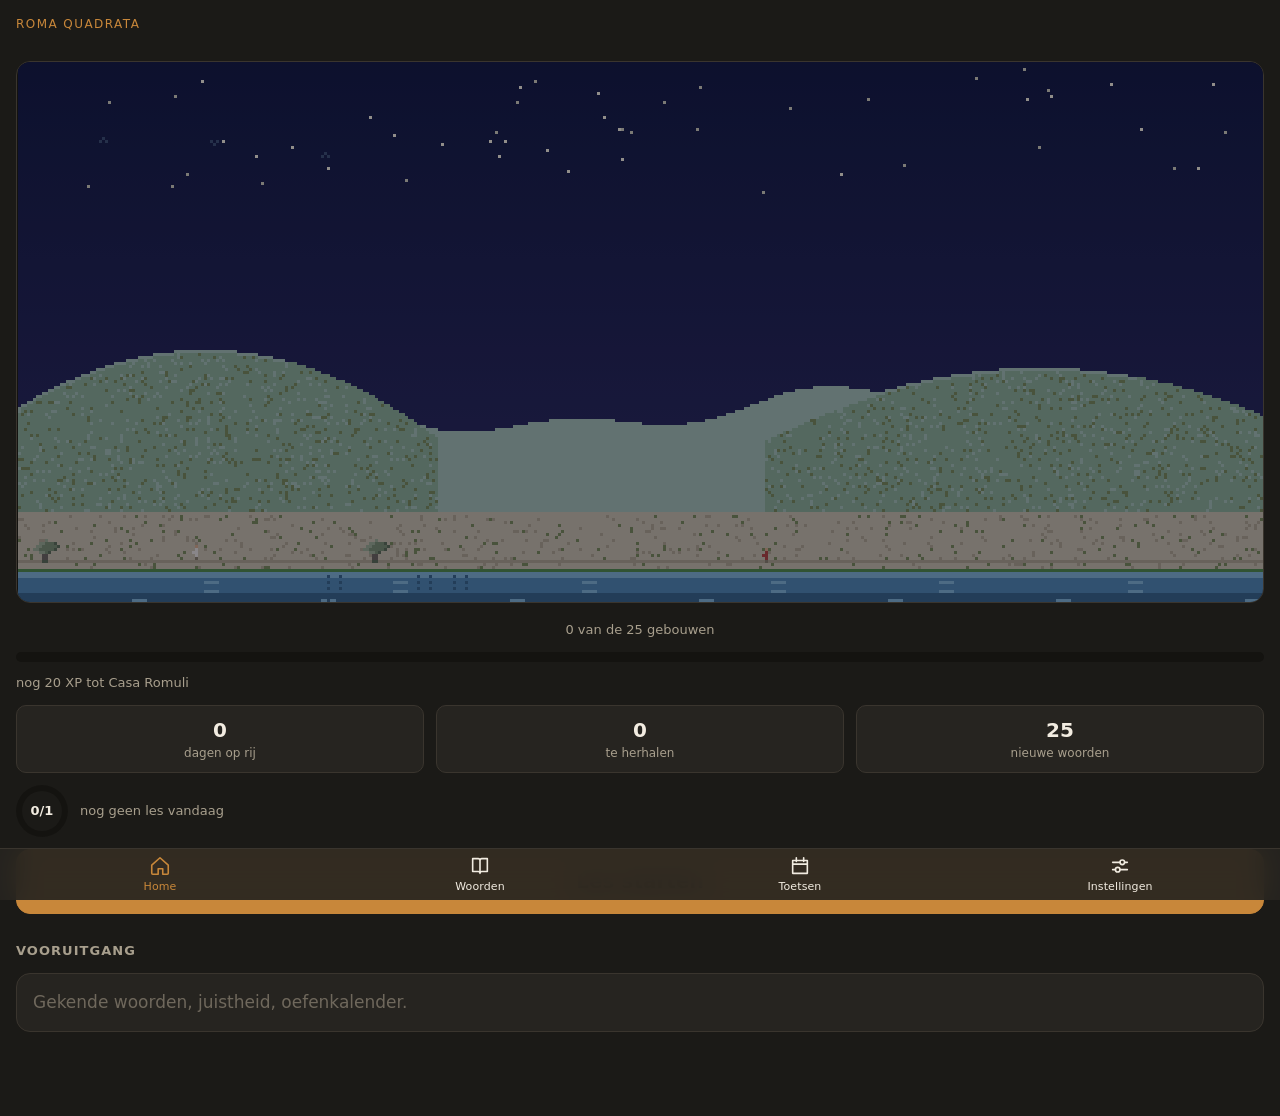
==== commit c1ed5d2d: "Make the city fill its frame, and put the count outside it Both from the phone, both fair.  The city" ====
--- a/index.html
+++ b/index.html
@@ -32,8 +32,9 @@
       <button class="city-open" id="city-open" aria-label="Rome van dichtbij bekijken">
         <canvas class="roma-canvas" id="city-home" aria-hidden="true"></canvas>
       </button>
-      <p class="caption city-caption" id="city-caption"></p>
-    </div>
+    </div>
+    <!-- Outside the frame: the count is about the city, not part of it. -->
+    <p class="caption city-caption" id="city-caption"></p>
 
     <div class="meter" role="presentation">
       <div class="meter-fill" id="home-xp" style="inline-size: 0%"></div>
--- a/css/style.css
+++ b/css/style.css
@@ -289,14 +289,15 @@
   border-radius: var(--radius);
 }
 
-/* The city fills this now, so the canvas sets the height. The aspect-ratio
-   that used to hold the empty box open would fight it. */
+/* The city fills this edge to edge, so the canvas sets the height and there is
+   nothing else inside the frame — the building count used to sit in here and
+   read as part of the picture rather than as a label on it. The aspect-ratio
+   that once held the empty box open would fight the canvas. */
 .card-hero {
-  display: flex;
-  flex-direction: column;
-  align-items: center;
+  display: block;
   padding: 0;
   overflow: hidden;
+  line-height: 0;
   background: var(--bg-sunken);
 }
 
@@ -703,12 +704,17 @@
    renderer's job, so the canvas is never scrollable here — a horizontally
    scrollable hero would fight the tab swipe. */
 
+/* The canvas is sized in whole logical pixels by fitCanvas, and the hero picks
+   its scale and window so the result lands on the card's width — so this is a
+   guard against a rounding pixel, not the thing doing the fitting. Stretching
+   it with CSS would resample the art, which §8 bans. */
 .card-hero .roma-canvas {
   max-inline-size: 100%;
+  margin-inline: auto;
 }
 
 .city-caption {
-  padding: 6px 10px 8px;
+  margin-block: 6px 0;
   text-align: center;
 }
 
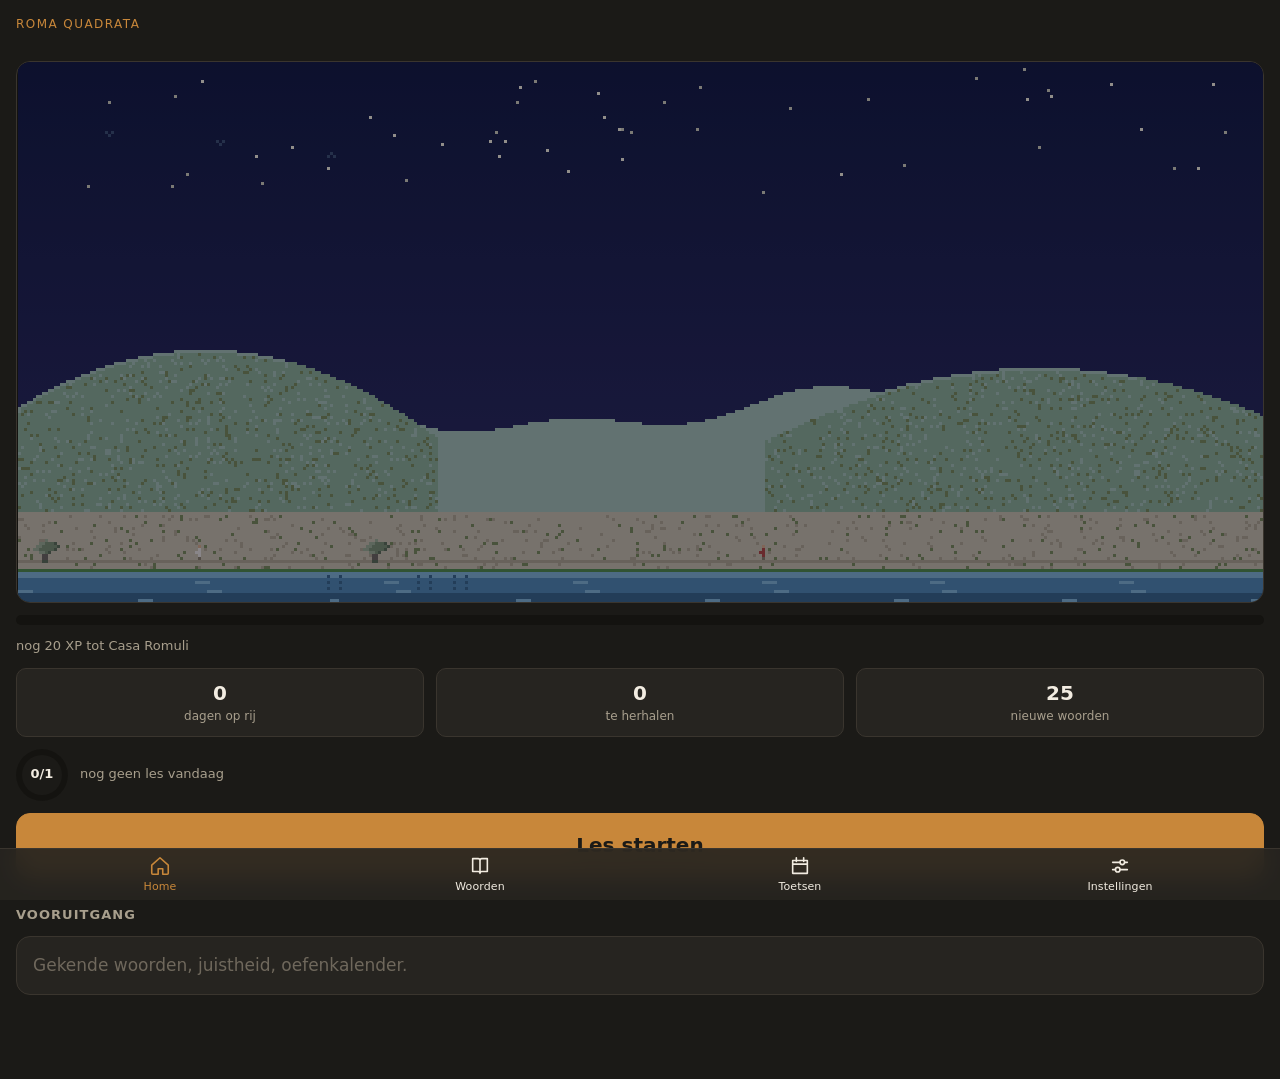
==== commit d527876b: "Move the building count off Home and into the zoom view It was the weakest line on the most crowded " ====
--- a/index.html
+++ b/index.html
@@ -33,8 +33,6 @@
         <canvas class="roma-canvas" id="city-home" aria-hidden="true"></canvas>
       </button>
     </div>
-    <!-- Outside the frame: the count is about the city, not part of it. -->
-    <p class="caption city-caption" id="city-caption"></p>
 
     <div class="meter" role="presentation">
       <div class="meter-fill" id="home-xp" style="inline-size: 0%"></div>
@@ -273,6 +271,11 @@
      against the ~44 a finger needs (PLAN-ROMA 7). -->
 <div id="city-view" class="city-view" role="dialog" aria-modal="true"
      aria-label="Rome, van dichtbij" hidden>
+  <!-- The count lives here rather than on Home: this is where the whole city
+       is on screen, so it is context for what she is looking at. On Home the
+       XP bar right under the hero already names what is coming next. -->
+  <p class="city-count" id="city-count"></p>
+
   <div class="city-stage" id="city-stage">
     <canvas class="roma-canvas" id="city-big"></canvas>
   </div>
--- a/css/style.css
+++ b/css/style.css
@@ -713,11 +713,6 @@
   margin-inline: auto;
 }
 
-.city-caption {
-  margin-block: 6px 0;
-  text-align: center;
-}
-
 /* The unlock moment. Gold-edged, because it is the one card on the Results
    screen that is a reward rather than a report. */
 
@@ -798,6 +793,17 @@
   transform-origin: center center;
 }
 
+.city-count {
+  margin: 0;
+  text-align: center;
+  font-size: var(--t-caption);
+  color: var(--fg-dim);
+}
+
+.city-count b {
+  color: var(--fg);
+}
+
 .city-hint {
   text-align: center;
   margin: 0;
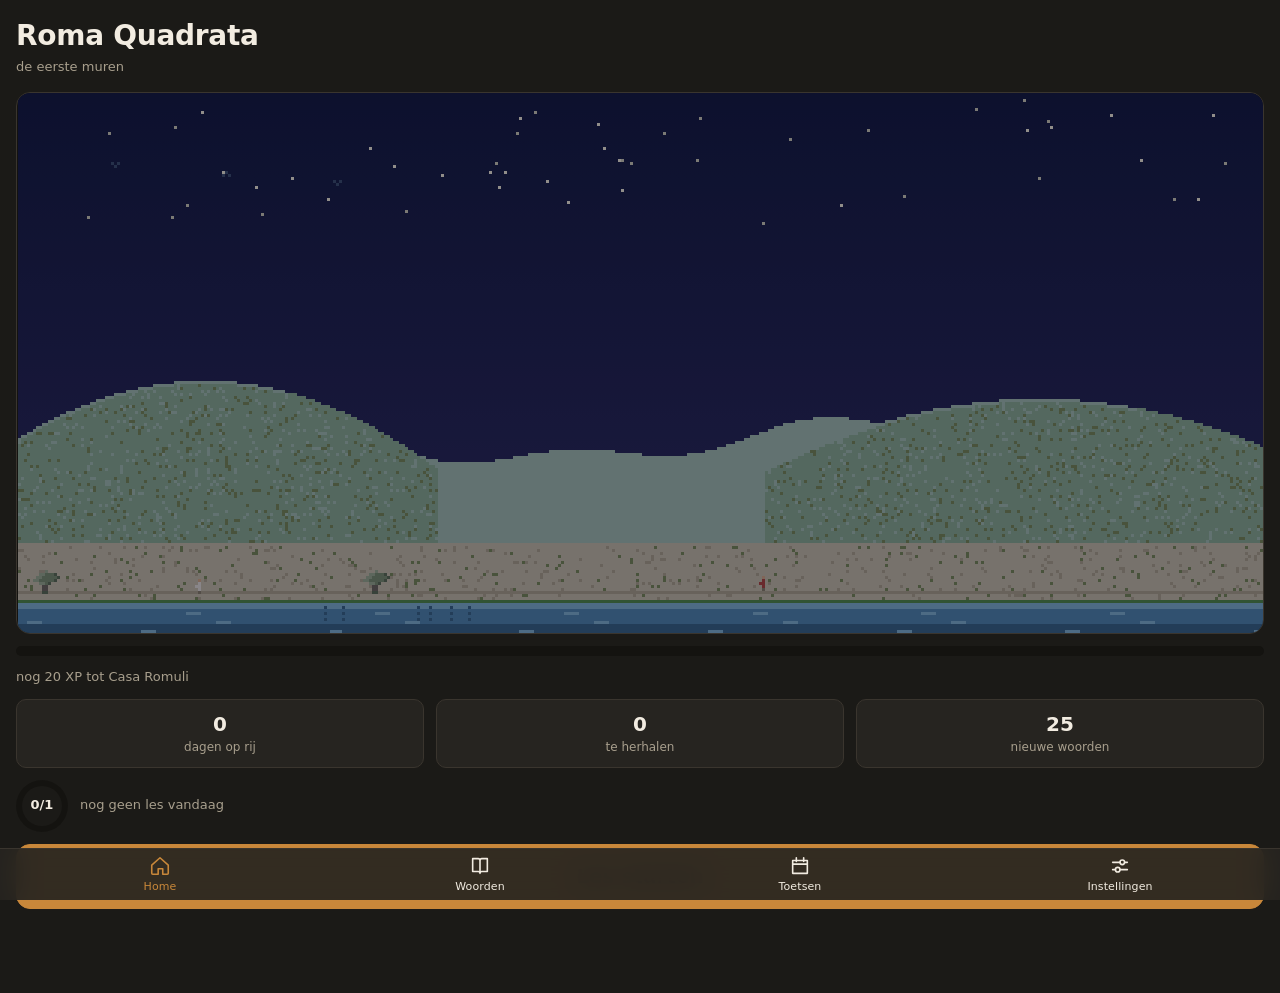
==== commit 511ceb04: "Add coach probe HTML and test suite for placement validation - Introduced a new HTML file `coach-pro" ====
--- a/index.html
+++ b/index.html
@@ -1,5 +1,5 @@
 <!DOCTYPE html>
-<html lang="nl">
+<html lang="nl-BE">
 <head>
 <meta charset="utf-8">
 <meta name="viewport" content="width=device-width, initial-scale=1, viewport-fit=cover">
@@ -20,8 +20,13 @@
 <main id="screens">
 
   <section class="screen" id="screen-home" data-screen="home" hidden>
+    <!-- The era is Home's title. Not the app's name: she is the only person who
+         will ever install this and the tab bar already says what she opened —
+         but the era changes as she works, and it is glossed here because every
+         other Latin word in the app is glossed. PLAN 5.1. -->
     <header class="screen-head">
-      <p class="eyebrow" id="home-stage">Roma Quadrata</p>
+      <h1 id="home-stage">Roma Quadrata</h1>
+      <p class="caption" id="home-stage-dutch">de eerste muren</p>
     </header>
 
     <!-- Friday outranks the reward: this pushes above the city (PLAN 5.1). -->
@@ -52,12 +57,7 @@
       <p class="caption" id="daily-goal-label"></p>
     </div>
 
-    <button class="btn btn-primary btn-lg" data-goto="start">Les starten</button>
-
-    <h2 class="section-head">Vooruitgang</h2>
-    <div class="card">
-      <p class="placeholder">Gekende woorden, juistheid, oefenkalender.</p>
-    </div>
+    <button class="btn btn-primary btn-lg home-start" data-goto="start">Les starten</button>
   </section>
 
   <section class="screen" id="screen-words" data-screen="words" hidden>
@@ -258,6 +258,24 @@
         <p class="unlock-latin" id="unlock-latin"></p>
         <p class="caption" id="unlock-dutch"></p>
         <p class="caption unlock-note" id="unlock-note"></p>
+
+        <!-- The rank-up rides on the unlock card rather than getting one of
+             its own, because by construction it is the same event: every coach
+             rank threshold is a building's XP. PLAN-ROMA 9. -->
+        <div class="rank-up" id="rank-up" hidden>
+          <canvas class="coach-bust" id="rank-bust" aria-hidden="true"></canvas>
+          <div class="coach-bubble">
+            <p class="coach-who">
+              <span class="coach-rank" id="rank-latin"></span>
+              <span class="coach-gloss" id="rank-dutch"></span>
+            </p>
+            <p class="coach-line" id="rank-line"></p>
+            <p class="coach-motto" id="rank-motto">
+              <span class="coach-la" id="rank-la"></span>
+              <span class="coach-tr" id="rank-tr"></span>
+            </p>
+          </div>
+        </div>
       </div>
       <div class="stack" id="results-body"></div>
       <button class="btn btn-primary btn-lg" data-goto="home">Klaar</button>
--- a/css/style.css
+++ b/css/style.css
@@ -80,8 +80,16 @@
 
 /* ========================================================== layout ======= */
 
-/* Nothing sits behind the notch, the home bar, or the tab bar. */
+/* Nothing sits behind the notch, the home bar, or the tab bar.
+
+   A flex column at least a viewport tall, so a screen that does not fill the
+   phone can push its primary action to the bottom with an auto margin. The
+   padding is inside the `100dvh` because everything here is border-box, so this
+   is exactly the room between the notch and the tab bar. */
 #screens {
+  display: flex;
+  flex-direction: column;
+  min-block-size: 100dvh;
   padding:
     calc(var(--safe-top) + var(--pad))
     calc(var(--safe-right) + var(--pad))
@@ -91,7 +99,18 @@
 
 .screen { display: flex; flex-direction: column; gap: var(--gap); }
 
+/* `1 0 auto`, not `1`: a basis of zero would let a screen taller than the phone
+   overflow its own item instead of growing, and the Words screen is routinely
+   taller than the phone. Grow into spare room, never shrink below the content. */
+#screens > .screen { flex: 1 0 auto; }
+
 .screen-head { margin-block-end: 4px; }
+
+/* Home's title is the era, and the gloss under it is not decoration: the whole
+   argument for naming the stages in Latin is that the names teach the subject
+   they are rewarding, which needs her to be able to read them. Tucked right
+   under the Latin so the two read as one label rather than as two lines. */
+#home-stage-dutch { margin-block-start: 1px; }
 
 .eyebrow {
   font-size: var(--t-eyebrow);
@@ -465,6 +484,112 @@
 .reveal-almost .eyebrow { color: var(--almost); }
 .typed-back { color: var(--fg-faint); }
 
+/* ---------------------------------------------------------- the coach ---- */
+
+/* Beside the reveal, not under it and not instead of it. The bust is a fixed
+   60x116 CSS pixels — `fitBust` sizes the canvas in whole logical pixels, so
+   nothing here may stretch it — and the bubble takes whatever is left, which on
+   the narrowest phone this app targets is still about 260px of text.
+
+   No card border and no background of its own on the bust: the coach is a
+   remark alongside the answer, and boxing it would make it a second verdict. */
+
+.coach {
+  display: flex;
+  align-items: flex-start;
+  gap: 10px;
+}
+
+.coach-bust {
+  flex: none;
+  align-self: flex-end;
+}
+
+.coach-bubble {
+  position: relative;
+  flex: 1;
+  min-inline-size: 0;
+  padding: 10px 12px;
+  background: var(--bg-sunken);
+  border: 1px solid var(--line);
+  border-radius: var(--radius-sm);
+}
+
+/* The tail, pointing back at whoever is talking. */
+.coach-bubble::before {
+  content: "";
+  position: absolute;
+  inset-block-end: 14px;
+  inset-inline-start: -5px;
+  inline-size: 8px;
+  block-size: 8px;
+  background: var(--bg-sunken);
+  border-inline-start: 1px solid var(--line);
+  border-block-end: 1px solid var(--line);
+  transform: rotate(45deg);
+}
+
+.coach-who {
+  display: flex;
+  flex-wrap: wrap;
+  align-items: baseline;
+  gap: 6px;
+  margin: 0;
+  font-size: var(--t-eyebrow);
+  text-transform: uppercase;
+  letter-spacing: .1em;
+}
+
+.coach-rank { color: var(--accent); font-weight: 700; }
+.coach-gloss { color: var(--fg-faint); text-transform: none; letter-spacing: 0; }
+
+.coach-line {
+  margin: 4px 0 0;
+  font-weight: 600;
+  overflow-wrap: anywhere;
+}
+
+/* The motto. Set apart by a rule rather than by a colour, so it reads as a
+   quotation and not as another thing the app is telling her to do. */
+.coach-motto {
+  margin: 8px 0 0;
+  padding-block-start: 7px;
+  border-block-start: 1px dashed var(--line);
+}
+
+.coach-la {
+  display: block;
+  color: var(--accent);
+  font-style: italic;
+  overflow-wrap: anywhere;
+}
+
+.coach-tr {
+  display: block;
+  color: var(--fg-dim);
+  font-size: var(--t-caption);
+}
+
+/* Colour agrees with the reveal it sits under: the two are one verdict. */
+.coach-perfect .coach-bubble { border-color: var(--accent); }
+.coach-good .coach-bubble { border-color: var(--ok); }
+.coach-improve .coach-bubble { border-color: var(--almost); }
+
+/* The rank-up, inside the unlock card. `card-unlock` centres its text; the
+   coach's does not, so this undoes it for the block and nothing else. */
+.rank-up {
+  display: flex;
+  align-items: flex-start;
+  gap: 10px;
+  margin: 4px 12px 12px;
+  padding-block-start: 12px;
+  border-block-start: 1px solid var(--line);
+  text-align: start;
+}
+
+.rank-up .coach-bubble { background: var(--bg-raised); }
+.rank-up .coach-bubble::before { background: var(--bg-raised); }
+
 /* the anticipation gap — tappable, because sometimes she already knows */
 .ring {
   display: grid;
@@ -568,6 +693,16 @@
 
 .row-goal { align-items: center; gap: var(--gap); }
 
+/* Start sits on the floor of the screen rather than wherever the content above
+   happens to end. Two reasons, and the second is the better one: a column that
+   stops two thirds of the way down reads as unfinished, and the one button she
+   presses every day belongs in the thumb's reach on a tall phone.
+
+   `auto` is what makes this safe. On a small phone, or during a test run-up
+   when the readiness panel takes the space above the city, there is nothing
+   spare to absorb and the margin collapses to nothing. */
+.home-start { margin-block-start: auto; }
+
 .goal-ring {
   flex: none;
   display: grid;
@@ -723,9 +858,14 @@
   text-align: center;
 }
 
+/* `block`, not the default inline: an inline canvas sits on a text baseline and
+   leaves a strip of card under it. The hero gets away with `line-height: 0` on
+   its frame because it has no text in it; this card does. */
 .card-unlock .roma-canvas {
+  display: block;
   max-inline-size: 100%;
   margin-block-end: 8px;
+  margin-inline: auto;
 }
 
 .card-unlock .eyebrow,
@@ -828,3 +968,8 @@
   font-size: 1.25rem;
   line-height: 1;
 }
+
+.readiness-when {
+  margin-block: 2px 0;
+  color: var(--fg-dim);
+}
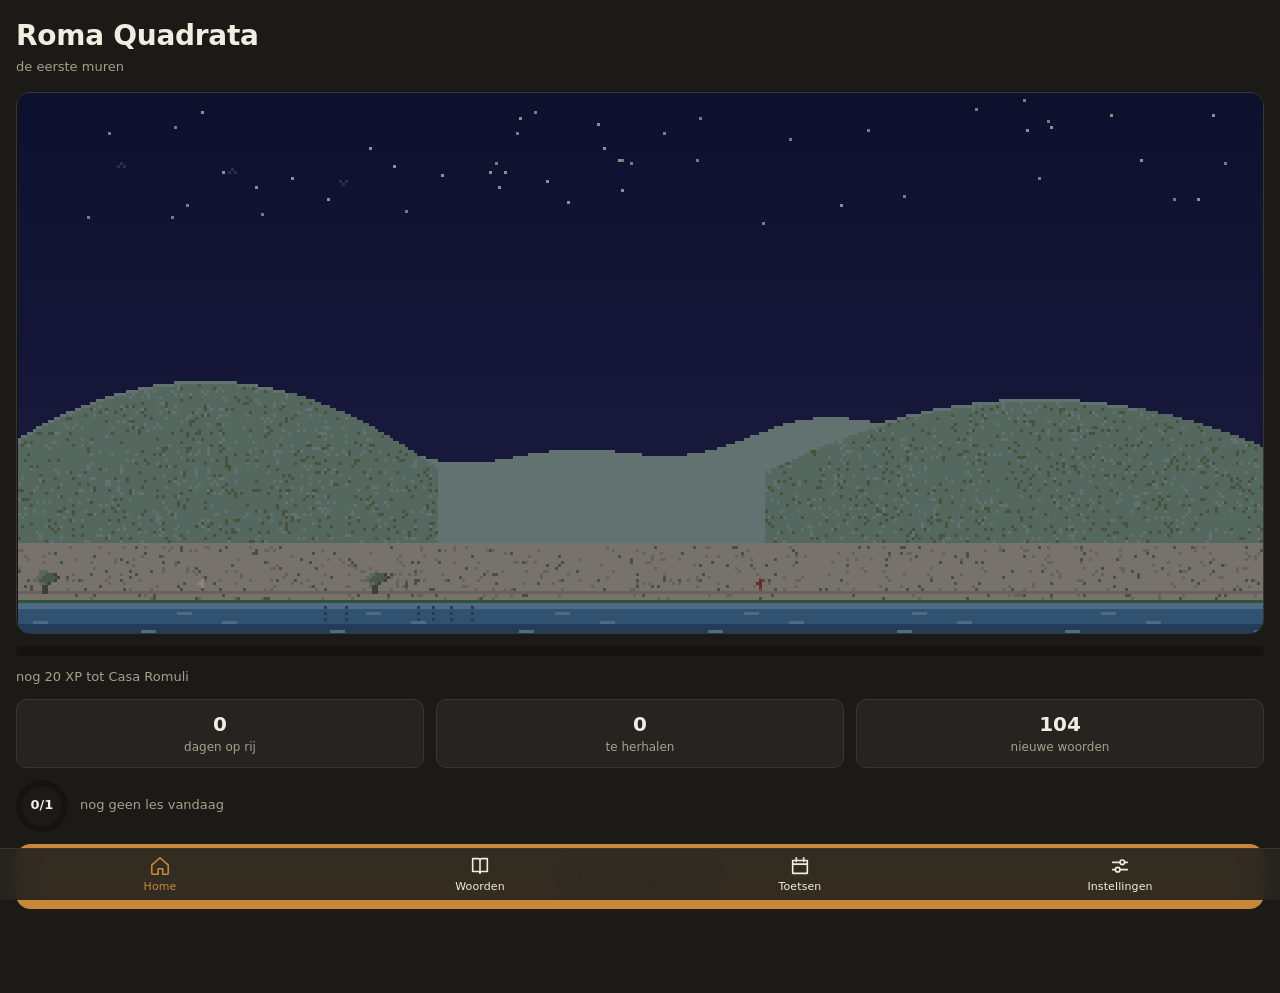
==== commit da7e8b0b: "feat: implement bulk placement check for known words (PLAN 2.7) - Added a new section in index.html " ====
--- a/index.html
+++ b/index.html
@@ -231,6 +231,14 @@
       <div id="lesson-body"></div>
     </section>
 
+    <!-- The bulk placement pass (PLAN 2.7): no ladder, no time box, so no
+         progress bar or clock either — just which word this is of how many. -->
+    <section class="screen screen-lesson" id="screen-placement" data-screen="placement" data-title="Snel testen" hidden>
+      <p class="caption" id="placement-progress"></p>
+      <!-- filled by ui.js: one question, then its reveal, per word -->
+      <div id="placement-body"></div>
+    </section>
+
     <section class="screen" id="screen-import" data-screen="import" data-title="Lijst toevoegen" hidden>
       <label class="field">
         <span>Titel (of laat leeg — de eerste #-regel telt ook)</span>
